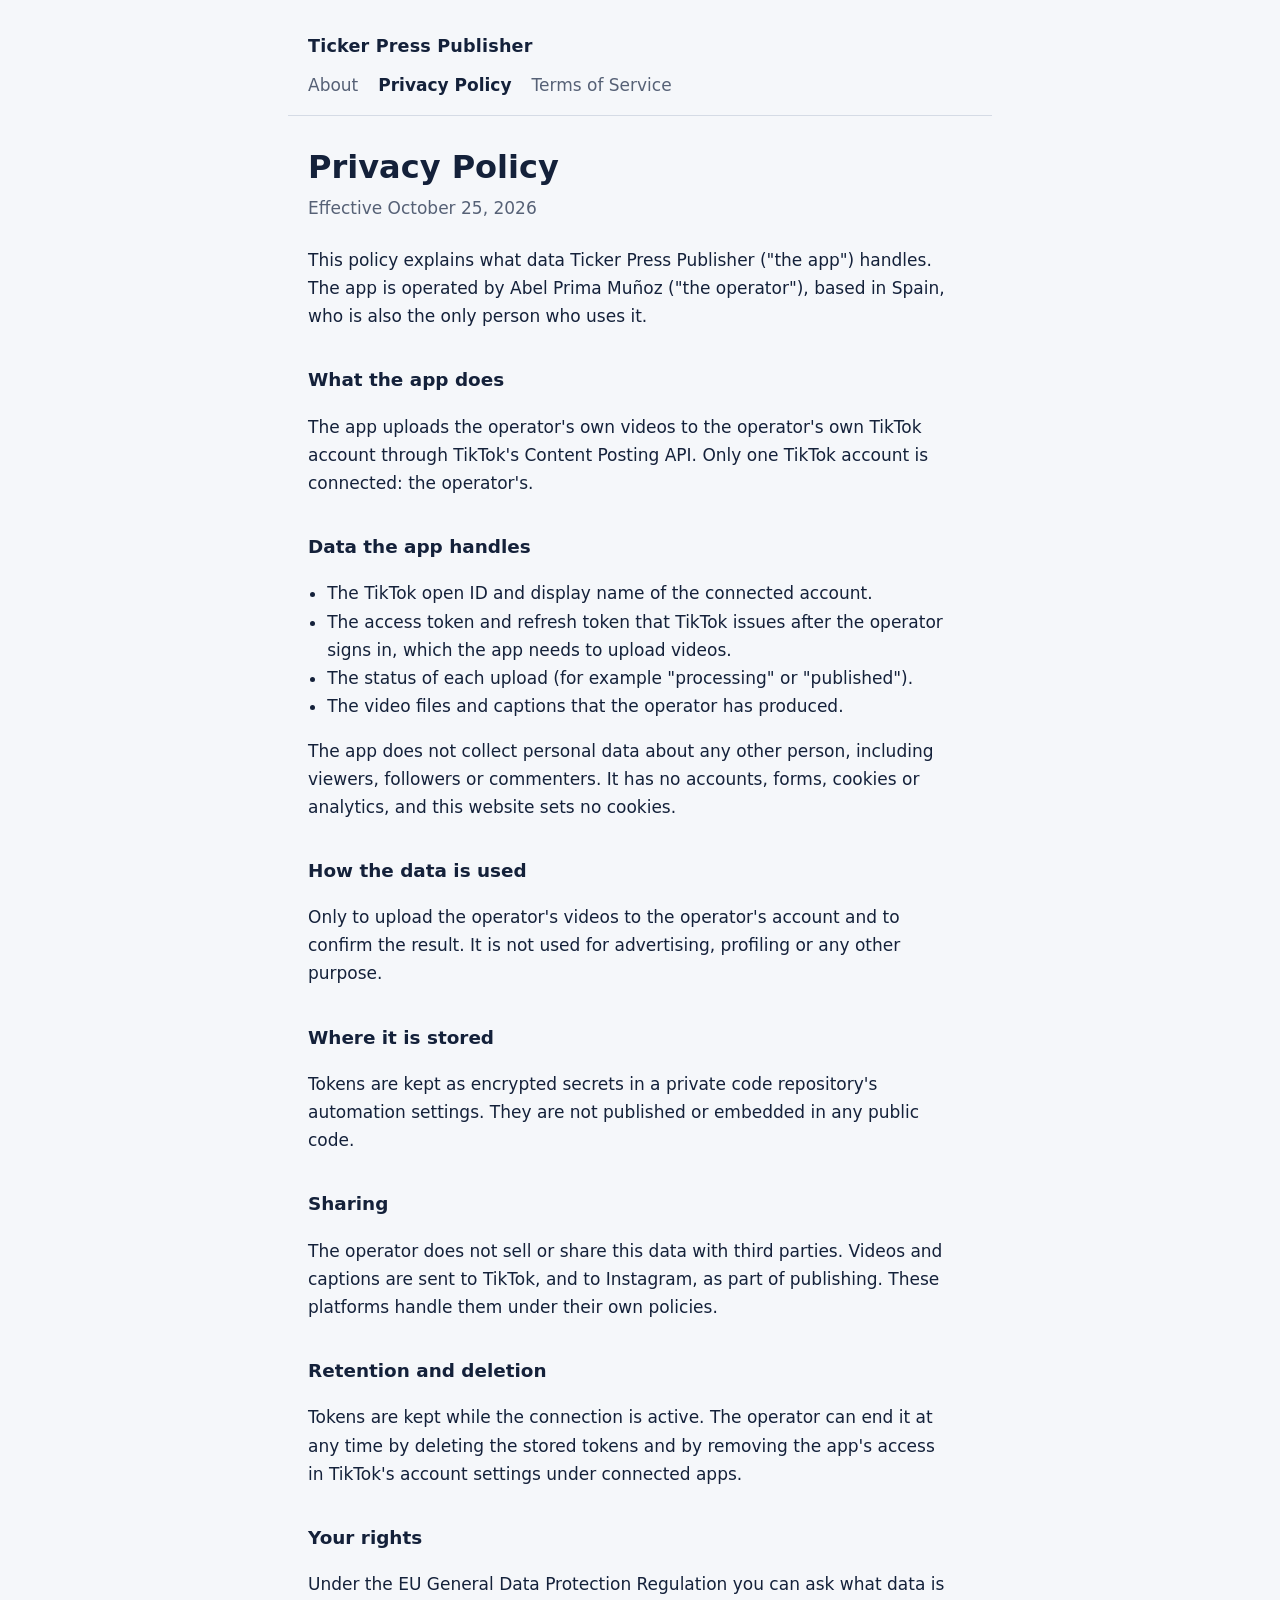
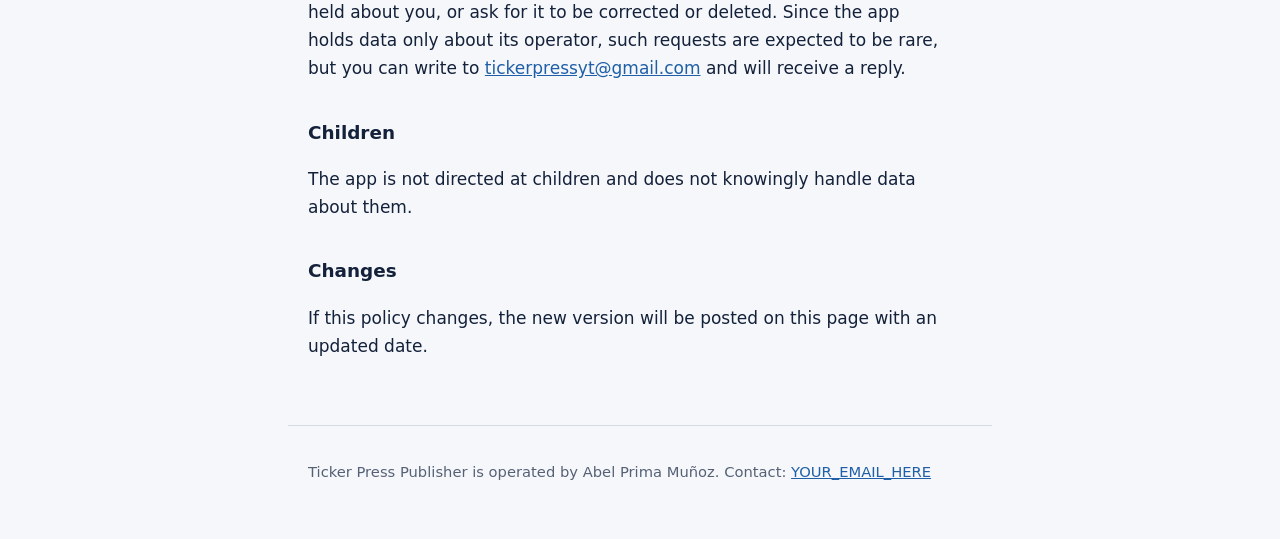
==== privacy.html @ 9896baae "Add files via upload" ====
<!doctype html>
<html lang="en">
<head>
<meta charset="utf-8">
<meta name="viewport" content="width=device-width, initial-scale=1">
<title>Privacy Policy - Ticker Press Publisher</title>
<meta name="description" content="How Ticker Press Publisher handles data.">
<link rel="stylesheet" href="style.css">
</head>
<body>
<header>
<a class="brand" href="index.html">Ticker Press Publisher</a>
<nav>
<a href="index.html">About</a>
<a href="privacy.html" aria-current="page">Privacy Policy</a>
<a href="terms.html">Terms of Service</a>
</nav>
</header>
<main>
<h1>Privacy Policy</h1>
<p class="meta">Effective October 25, 2026</p>
<p>This policy explains what data Ticker Press Publisher ("the app") handles. The app is operated by Abel Prima Muñoz ("the operator"), based in Spain, who is also the only person who uses it.</p>
<h2>What the app does</h2>
<p>The app uploads the operator's own videos to the operator's own TikTok account through TikTok's Content Posting API. Only one TikTok account is connected: the operator's.</p>
<h2>Data the app handles</h2>
<ul>
<li>The TikTok open ID and display name of the connected account.</li>
<li>The access token and refresh token that TikTok issues after the operator signs in, which the app needs to upload videos.</li>
<li>The status of each upload (for example "processing" or "published").</li>
<li>The video files and captions that the operator has produced.</li>
</ul>
<p>The app does not collect personal data about any other person, including viewers, followers or commenters. It has no accounts, forms, cookies or analytics, and this website sets no cookies.</p>
<h2>How the data is used</h2>
<p>Only to upload the operator's videos to the operator's account and to confirm the result. It is not used for advertising, profiling or any other purpose.</p>
<h2>Where it is stored</h2>
<p>Tokens are kept as encrypted secrets in a private code repository's automation settings. They are not published or embedded in any public code.</p>
<h2>Sharing</h2>
<p>The operator does not sell or share this data with third parties. Videos and captions are sent to TikTok, and to Instagram, as part of publishing. These platforms handle them under their own policies.</p>
<h2>Retention and deletion</h2>
<p>Tokens are kept while the connection is active. The operator can end it at any time by deleting the stored tokens and by removing the app's access in TikTok's account settings under connected apps.</p>
<h2>Your rights</h2>
<p>Under the EU General Data Protection Regulation you can ask what data is held about you, or ask for it to be corrected or deleted. Since the app holds data only about its operator, such requests are expected to be rare, but you can write to <a href="mailto:tickerpressyt@gmail.com">tickerpressyt@gmail.com</a> and will receive a reply.</p>
<h2>Children</h2>
<p>The app is not directed at children and does not knowingly handle data about them.</p>
<h2>Changes</h2>
<p>If this policy changes, the new version will be posted on this page with an updated date.</p>
</main>
<footer>
<p>Ticker Press Publisher is operated by Abel Prima Muñoz. Contact: <a href="mailto:tickerpressyt@gmail.com">YOUR_EMAIL_HERE</a></p>
</footer>
</body>
</html>
---- style.css ----
:root {
  --bg: #f5f7fa;
  --ink: #14213a;
  --muted: #566176;
  --rule: #d5dbe5;
  --link: #1f5fa8;
  --panel: #ffffff;
}
@media (prefers-color-scheme: dark) {
  :root {
    --bg: #0f1624;
    --ink: #e6ebf3;
    --muted: #9aa6ba;
    --rule: #26324a;
    --link: #7db4ee;
    --panel: #151e30;
  }
}
* { box-sizing: border-box; }
html { -webkit-text-size-adjust: 100%; }
body {
  margin: 0;
  background: var(--bg);
  color: var(--ink);
  font: 17px/1.65 system-ui, -apple-system, "Segoe UI", Roboto, Helvetica, Arial, sans-serif;
}
header, main, footer { max-width: 44rem; margin: 0 auto; padding: 0 1.25rem; }
header { padding-top: 2rem; padding-bottom: 1rem; border-bottom: 1px solid var(--rule); }
header a.brand { color: var(--ink); font-weight: 700; font-size: 1.1rem; text-decoration: none; letter-spacing: .01em; }
nav { margin-top: .6rem; display: flex; gap: 1.25rem; flex-wrap: wrap; }
nav a { color: var(--muted); text-decoration: none; }
nav a:hover, nav a:focus-visible { color: var(--link); text-decoration: underline; }
nav a[aria-current="page"] { color: var(--ink); font-weight: 600; }
main { padding-top: 2rem; padding-bottom: 3rem; }
h1 { font-size: 2rem; line-height: 1.2; margin: 0 0 .5rem; }
h2 { font-size: 1.15rem; margin: 2.2rem 0 .4rem; }
p, li { max-width: 40rem; }
ul { padding-left: 1.2rem; }
a { color: var(--link); }
a:focus-visible { outline: 2px solid var(--link); outline-offset: 2px; }
.meta { color: var(--muted); margin: 0 0 1.5rem; }
.note { background: var(--panel); border: 1px solid var(--rule); border-radius: 6px; padding: .9rem 1.1rem; margin: 1.5rem 0; }
footer { padding-top: 1.25rem; padding-bottom: 2.5rem; border-top: 1px solid var(--rule); color: var(--muted); font-size: .92rem; }
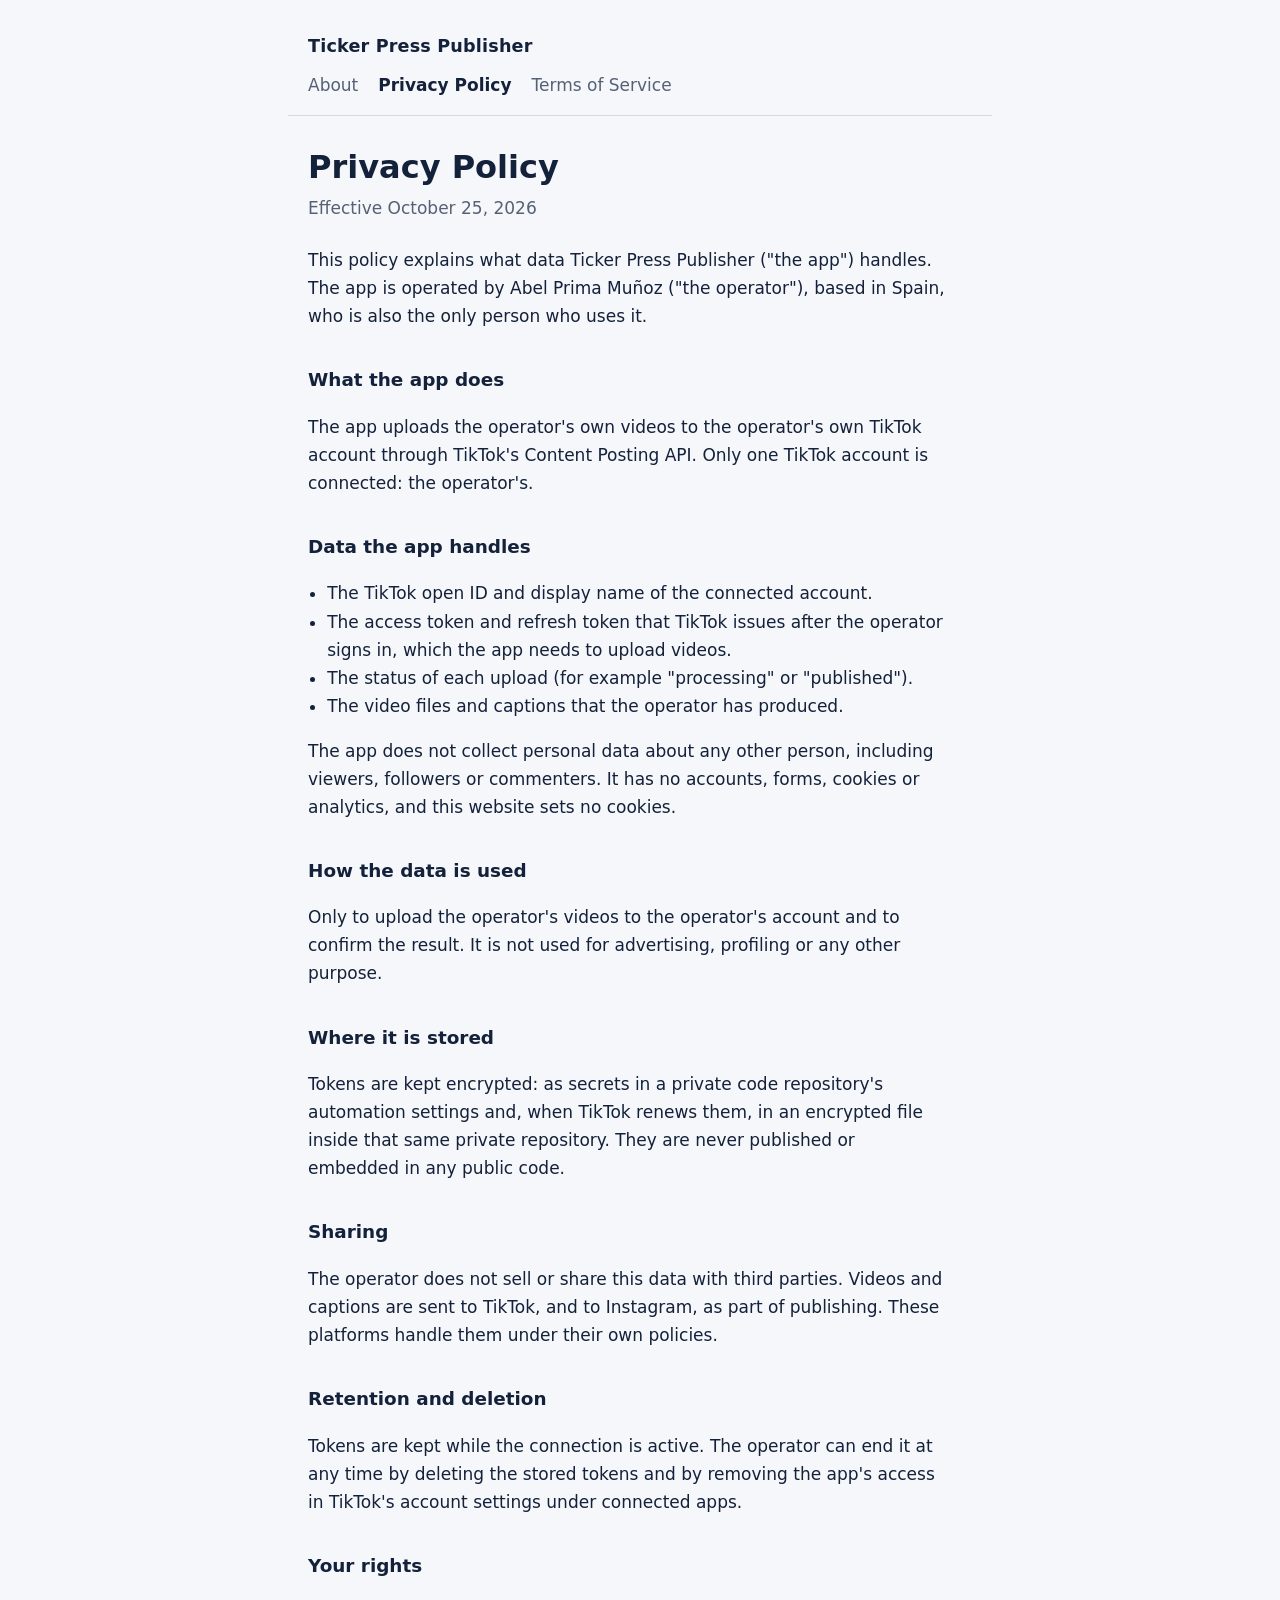
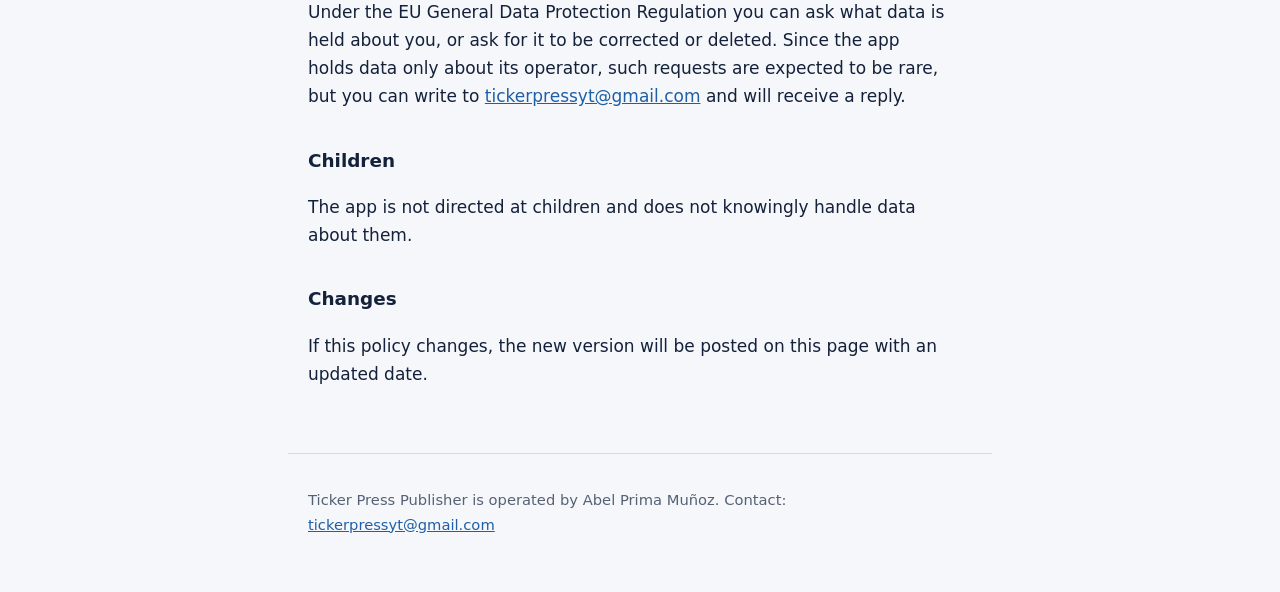
==== commit 7598785e: "Rellena el nombre y email pendientes y corrige el enlace de contacto roto" ====
--- a/privacy.html
+++ b/privacy.html
@@ -33,7 +33,7 @@
 <h2>How the data is used</h2>
 <p>Only to upload the operator's videos to the operator's account and to confirm the result. It is not used for advertising, profiling or any other purpose.</p>
 <h2>Where it is stored</h2>
-<p>Tokens are kept as encrypted secrets in a private code repository's automation settings. They are not published or embedded in any public code.</p>
+<p>Tokens are kept encrypted: as secrets in a private code repository's automation settings and, when TikTok renews them, in an encrypted file inside that same private repository. They are never published or embedded in any public code.</p>
 <h2>Sharing</h2>
 <p>The operator does not sell or share this data with third parties. Videos and captions are sent to TikTok, and to Instagram, as part of publishing. These platforms handle them under their own policies.</p>
 <h2>Retention and deletion</h2>
@@ -46,7 +46,7 @@
 <p>If this policy changes, the new version will be posted on this page with an updated date.</p>
 </main>
 <footer>
-<p>Ticker Press Publisher is operated by Abel Prima Muñoz. Contact: <a href="mailto:tickerpressyt@gmail.com">YOUR_EMAIL_HERE</a></p>
+<p>Ticker Press Publisher is operated by Abel Prima Muñoz. Contact: <a href="mailto:tickerpressyt@gmail.com">tickerpressyt@gmail.com</a></p>
 </footer>
 </body>
 </html>
